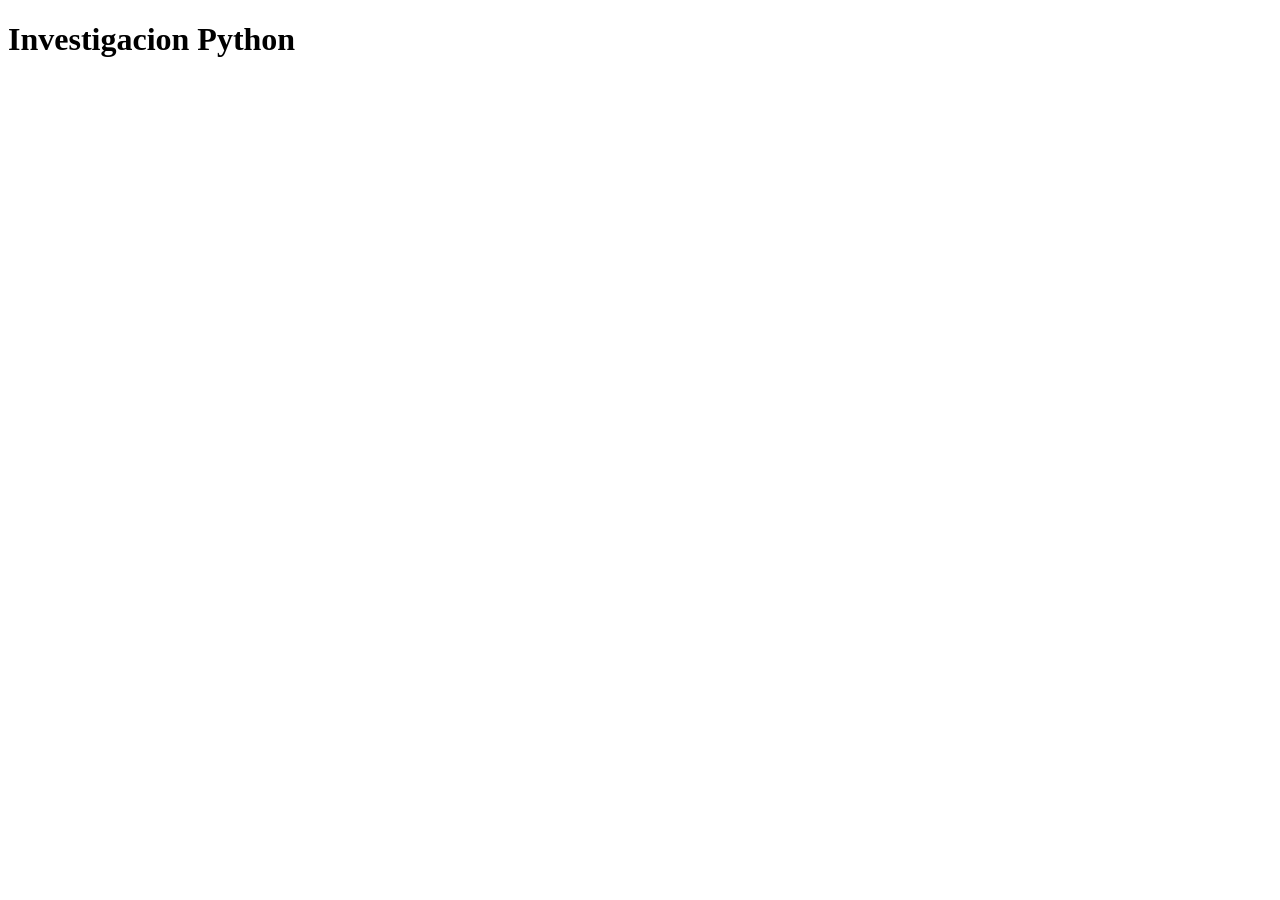
==== index.html @ df13d786 "prueba" ====
<!DOCTYPE html>
<html lang="en">
<head>
    <meta charset="UTF-8">
    <meta name="viewport" content="width=device-width, initial-scale=1.0">
    <title>Document</title>
</head>
<body>
    <h1>Investigacion Python</h1>
    
</body>
</html>
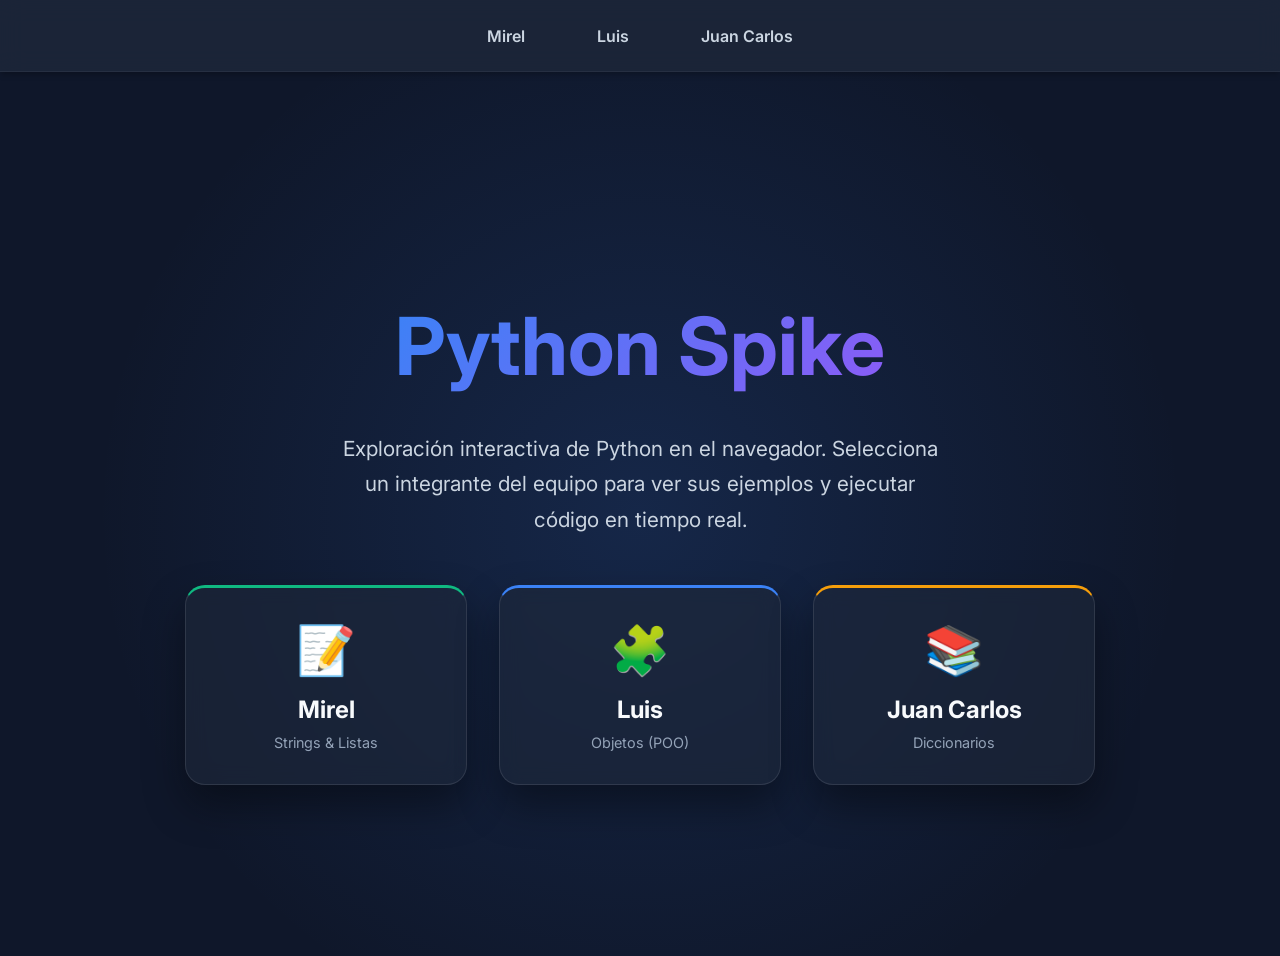
==== commit 70f91009: "Edición de landing page y estructura completa del proyecto Python Spike" ====
--- a/index.html
+++ b/index.html
@@ -1,12 +1,126 @@
 <!DOCTYPE html>
-<html lang="en">
+<html lang="es">
 <head>
     <meta charset="UTF-8">
     <meta name="viewport" content="width=device-width, initial-scale=1.0">
-    <title>Document</title>
+    <title>Python Spike - Equipo D</title>
+    <link rel="stylesheet" href="Navbar/index.css">
+    <style>
+        .hero {
+            display: flex;
+            flex-direction: column;
+            align-items: center;
+            justify-content: center;
+            min-height: calc(100vh - 80px);
+            background: radial-gradient(circle at center, rgba(59, 130, 246, 0.15) 0%, transparent 70%);
+            text-align: center;
+            padding: 2rem;
+        }
+        .hero h1 {
+            font-size: 5rem;
+            margin-bottom: 1rem;
+            background: linear-gradient(135deg, #3b82f6, #8b5cf6);
+            -webkit-background-clip: text;
+            background-clip: text;
+            -webkit-text-fill-color: transparent;
+            animation: fadeInDown 1s ease-out;
+        }
+        .hero p {
+            font-size: 1.3rem;
+            color: #cbd5e1;
+            max-width: 600px;
+            line-height: 1.7;
+            margin-bottom: 3rem;
+            animation: fadeInUp 1s ease-out 0.3s both;
+        }
+        .cards-grid {
+            display: flex;
+            gap: 2rem;
+            flex-wrap: wrap;
+            justify-content: center;
+            animation: fadeIn 1s ease-out 0.6s both;
+        }
+        .member-card {
+            background: rgba(30, 41, 59, 0.6);
+            border: 1px solid rgba(255, 255, 255, 0.1);
+            border-radius: 20px;
+            padding: 2rem 2.5rem;
+            backdrop-filter: blur(10px);
+            box-shadow: 0 20px 40px rgba(0, 0, 0, 0.4);
+            text-decoration: none;
+            color: #f8fafc;
+            min-width: 200px;
+            transition: transform 0.3s ease, box-shadow 0.3s ease, border-color 0.3s ease;
+        }
+        .member-card:hover {
+            transform: translateY(-8px);
+            box-shadow: 0 30px 60px rgba(0, 0, 0, 0.5);
+            border-color: rgba(255, 255, 255, 0.25);
+        }
+        .member-card .emoji {
+            font-size: 3rem;
+            display: block;
+            margin-bottom: 1rem;
+        }
+        .member-card h2 {
+            font-size: 1.5rem;
+            margin: 0 0 0.5rem 0;
+        }
+        .member-card span.topic {
+            font-size: 0.9rem;
+            color: #94a3b8;
+        }
+        .card-mirel  { border-top: 3px solid #10b981; }
+        .card-mirel:hover  { box-shadow: 0 30px 60px rgba(16, 185, 129, 0.2); }
+        .card-luis   { border-top: 3px solid #3b82f6; }
+        .card-luis:hover   { box-shadow: 0 30px 60px rgba(59, 130, 246, 0.2); }
+        .card-juan   { border-top: 3px solid #f59e0b; }
+        .card-juan:hover   { box-shadow: 0 30px 60px rgba(245, 158, 11, 0.2); }
+
+        @keyframes fadeInDown {
+            from { opacity: 0; transform: translateY(-30px); }
+            to   { opacity: 1; transform: translateY(0); }
+        }
+        @keyframes fadeInUp {
+            from { opacity: 0; transform: translateY(30px); }
+            to   { opacity: 1; transform: translateY(0); }
+        }
+        @keyframes fadeIn {
+            from { opacity: 0; transform: scale(0.95); }
+            to   { opacity: 1; transform: scale(1); }
+        }
+    </style>
 </head>
 <body>
-    <h1>Investigacion Python</h1>
-    
+    <nav class="navbar">
+        <div class="nav-buttons">
+            <a class="nav-button" href="MirelPY/index.html">Mirel</a>
+            <a class="nav-button" href="LuisPY/index.html">Luis</a>
+            <a class="nav-button" href="JuanCarlosPY/index.html">Juan Carlos</a>
+        </div>
+    </nav>
+
+    <div class="hero">
+        <h1>Python Spike</h1>
+        <p>Exploración interactiva de Python en el navegador. Selecciona un integrante del equipo para ver sus ejemplos y ejecutar código en tiempo real.</p>
+
+        <div class="cards-grid">
+            <a class="member-card card-mirel" href="MirelPY/index.html">
+                <span class="emoji">📝</span>
+                <h2>Mirel</h2>
+                <span class="topic">Strings &amp; Listas</span>
+            </a>
+            <a class="member-card card-luis" href="LuisPY/index.html">
+                <span class="emoji">🧩</span>
+                <h2>Luis</h2>
+                <span class="topic">Objetos (POO)</span>
+            </a>
+            <a class="member-card card-juan" href="JuanCarlosPY/index.html">
+                <span class="emoji">📚</span>
+                <h2>Juan Carlos</h2>
+                <span class="topic">Diccionarios</span>
+            </a>
+        </div>
+    </div>
 </body>
 </html>
--- a/Navbar/index.css
+++ b/Navbar/index.css
@@ -0,0 +1,90 @@
+@import url('https://fonts.googleapis.com/css2?family=Inter:wght@400;600&display=swap');
+
+body {
+    margin: 0;
+    padding: 0;
+    font-family: 'Inter', sans-serif;
+    background-color: #0f172a; /* Modo oscuro moderno (Slate 900) */
+    color: #f8fafc;
+    min-height: 100vh;
+}
+
+/* Contenedor del nav */
+.navbar {
+    display: flex;
+    justify-content: center; /* Centra el contenido (los botones) horizontalmente */
+    align-items: center;
+    background-color: rgba(30, 41, 59, 0.8); /* Slate 800 con transparencia */
+    backdrop-filter: blur(12px); /* Efecto Glassmorphism */
+    -webkit-backdrop-filter: blur(12px);
+    padding: 1rem 2rem;
+    box-shadow: 0 4px 6px -1px rgba(0, 0, 0, 0.2), 0 2px 4px -2px rgba(0, 0, 0, 0.1);
+    position: sticky;
+    top: 0;
+    z-index: 100;
+    border-bottom: 1px solid rgba(255, 255, 255, 0.05);
+}
+
+/* Espaciado entre botones */
+.nav-buttons {
+    display: flex;
+    gap: 1.5rem; 
+}
+
+/* Estilo premium de los botones */
+.nav-button {
+    background: transparent;
+    border: none;
+    color: #cbd5e1; /* Slate 300 */
+    font-size: 1rem;
+    font-weight: 600;
+    font-family: 'Inter', sans-serif;
+    padding: 0.6rem 1.5rem;
+    border-radius: 9999px; /* Bordes completamente redondeados */
+    cursor: pointer;
+    transition: all 0.3s cubic-bezier(0.4, 0, 0.2, 1);
+    position: relative;
+    overflow: hidden;
+    text-decoration: none;
+    display: inline-block;
+}
+
+/* Animaciones al interactuar (hover) */
+.nav-button:hover {
+    color: #ffffff;
+    background-color: rgba(255, 255, 255, 0.08); /* Fondo sutil al pasar el ratón */
+    transform: translateY(-2px); /* Pequeña elevación */
+    box-shadow: 0 4px 12px rgba(0, 0, 0, 0.15);
+}
+
+.nav-button:active {
+    transform: translateY(0);
+}
+
+/* Efecto de línea inferior brillante (micro-animación) */
+.nav-button::after {
+    content: '';
+    position: absolute;
+    bottom: 0;
+    left: 50%;
+    transform: translateX(-50%);
+    width: 0;
+    height: 2px;
+    background: linear-gradient(90deg, #3b82f6, #8b5cf6); /* Gradiente azul a violeta */
+    transition: width 0.3s ease;
+}
+
+.nav-button:hover::after {
+    width: 70%;
+}
+
+/* Estado activo del botón */
+.nav-button.active {
+    color: #ffffff;
+    background-color: rgba(255, 255, 255, 0.12);
+    box-shadow: 0 4px 12px rgba(0, 0, 0, 0.2);
+}
+
+.nav-button.active::after {
+    width: 70%;
+}
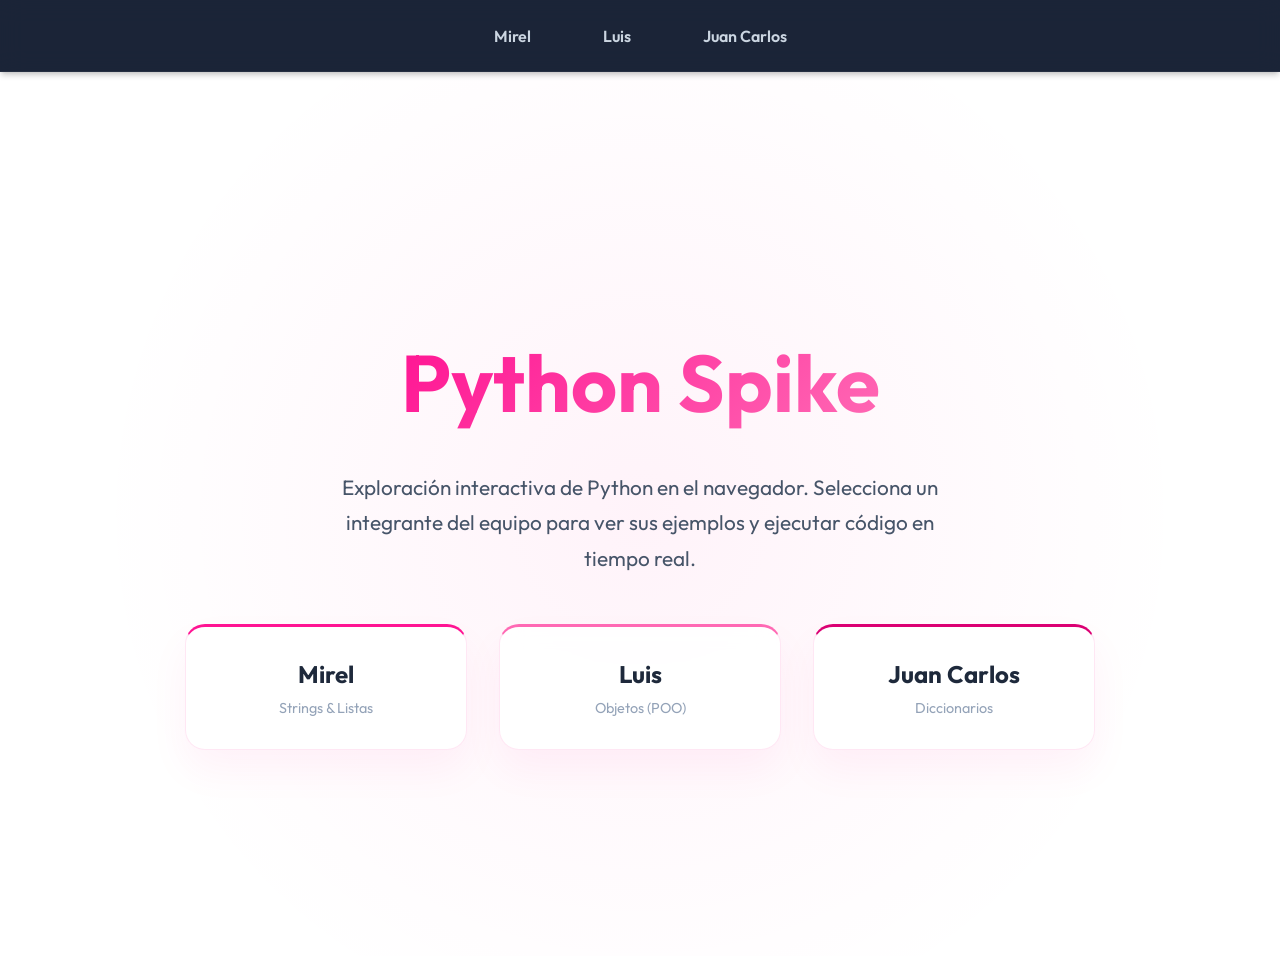
==== commit 6c9d1cf3: "cambio de colores" ====
--- a/index.html
+++ b/index.html
@@ -4,22 +4,29 @@
     <meta charset="UTF-8">
     <meta name="viewport" content="width=device-width, initial-scale=1.0">
     <title>Python Spike - Equipo D</title>
+    <link rel="preconnect" href="https://fonts.googleapis.com">
+    <link rel="preconnect" href="https://fonts.gstatic.com" crossorigin>
+    <link href="https://fonts.googleapis.com/css2?family=Outfit:wght@300;400;600;700&display=swap" rel="stylesheet">
     <link rel="stylesheet" href="Navbar/index.css">
     <style>
+        body, .nav-button {
+            font-family: 'Outfit', sans-serif !important;
+        }
         .hero {
             display: flex;
             flex-direction: column;
             align-items: center;
             justify-content: center;
             min-height: calc(100vh - 80px);
-            background: radial-gradient(circle at center, rgba(59, 130, 246, 0.15) 0%, transparent 70%);
+            background: radial-gradient(circle at center, rgba(255, 20, 147, 0.05) 0%, transparent 70%);
             text-align: center;
             padding: 2rem;
+            background-color: #ffffff;
         }
         .hero h1 {
             font-size: 5rem;
             margin-bottom: 1rem;
-            background: linear-gradient(135deg, #3b82f6, #8b5cf6);
+            background: linear-gradient(135deg, #ff1493, #ff69b4);
             -webkit-background-clip: text;
             background-clip: text;
             -webkit-text-fill-color: transparent;
@@ -27,7 +34,7 @@
         }
         .hero p {
             font-size: 1.3rem;
-            color: #cbd5e1;
+            color: #475569;
             max-width: 600px;
             line-height: 1.7;
             margin-bottom: 3rem;
@@ -41,21 +48,21 @@
             animation: fadeIn 1s ease-out 0.6s both;
         }
         .member-card {
-            background: rgba(30, 41, 59, 0.6);
-            border: 1px solid rgba(255, 255, 255, 0.1);
+            background: rgba(255, 255, 255, 0.9);
+            border: 1px solid rgba(255, 20, 147, 0.1);
             border-radius: 20px;
             padding: 2rem 2.5rem;
             backdrop-filter: blur(10px);
-            box-shadow: 0 20px 40px rgba(0, 0, 0, 0.4);
+            box-shadow: 0 20px 40px rgba(255, 20, 147, 0.05);
             text-decoration: none;
-            color: #f8fafc;
+            color: #1e293b;
             min-width: 200px;
             transition: transform 0.3s ease, box-shadow 0.3s ease, border-color 0.3s ease;
         }
         .member-card:hover {
             transform: translateY(-8px);
-            box-shadow: 0 30px 60px rgba(0, 0, 0, 0.5);
-            border-color: rgba(255, 255, 255, 0.25);
+            box-shadow: 0 30px 60px rgba(255, 20, 147, 0.15);
+            border-color: rgba(255, 20, 147, 0.3);
         }
         .member-card .emoji {
             font-size: 3rem;
@@ -70,12 +77,12 @@
             font-size: 0.9rem;
             color: #94a3b8;
         }
-        .card-mirel  { border-top: 3px solid #10b981; }
-        .card-mirel:hover  { box-shadow: 0 30px 60px rgba(16, 185, 129, 0.2); }
-        .card-luis   { border-top: 3px solid #3b82f6; }
-        .card-luis:hover   { box-shadow: 0 30px 60px rgba(59, 130, 246, 0.2); }
-        .card-juan   { border-top: 3px solid #f59e0b; }
-        .card-juan:hover   { box-shadow: 0 30px 60px rgba(245, 158, 11, 0.2); }
+        .card-mirel  { border-top: 3px solid #ff1493; }
+        .card-mirel:hover  { box-shadow: 0 30px 60px rgba(255, 20, 147, 0.2); }
+        .card-luis   { border-top: 3px solid #ff69b4; }
+        .card-luis:hover   { box-shadow: 0 30px 60px rgba(255, 105, 180, 0.2); }
+        .card-juan   { border-top: 3px solid #db0073; }
+        .card-juan:hover   { box-shadow: 0 30px 60px rgba(219, 0, 115, 0.2); }
 
         @keyframes fadeInDown {
             from { opacity: 0; transform: translateY(-30px); }
@@ -106,17 +113,14 @@
 
         <div class="cards-grid">
             <a class="member-card card-mirel" href="MirelPY/index.html">
-                <span class="emoji">📝</span>
                 <h2>Mirel</h2>
                 <span class="topic">Strings &amp; Listas</span>
             </a>
             <a class="member-card card-luis" href="LuisPY/index.html">
-                <span class="emoji">🧩</span>
                 <h2>Luis</h2>
                 <span class="topic">Objetos (POO)</span>
             </a>
             <a class="member-card card-juan" href="JuanCarlosPY/index.html">
-                <span class="emoji">📚</span>
                 <h2>Juan Carlos</h2>
                 <span class="topic">Diccionarios</span>
             </a>
--- a/Navbar/index.css
+++ b/Navbar/index.css
@@ -70,12 +70,12 @@
     transform: translateX(-50%);
     width: 0;
     height: 2px;
-    background: linear-gradient(90deg, #3b82f6, #8b5cf6); /* Gradiente azul a violeta */
+    background: linear-gradient(90deg, #ff1493, #8b5cf6); /* Gradiente rosa a violeta */
     transition: width 0.3s ease;
 }
 
 .nav-button:hover::after {
-    width: 70%;
+    width: 80%;
 }
 
 /* Estado activo del botón */
